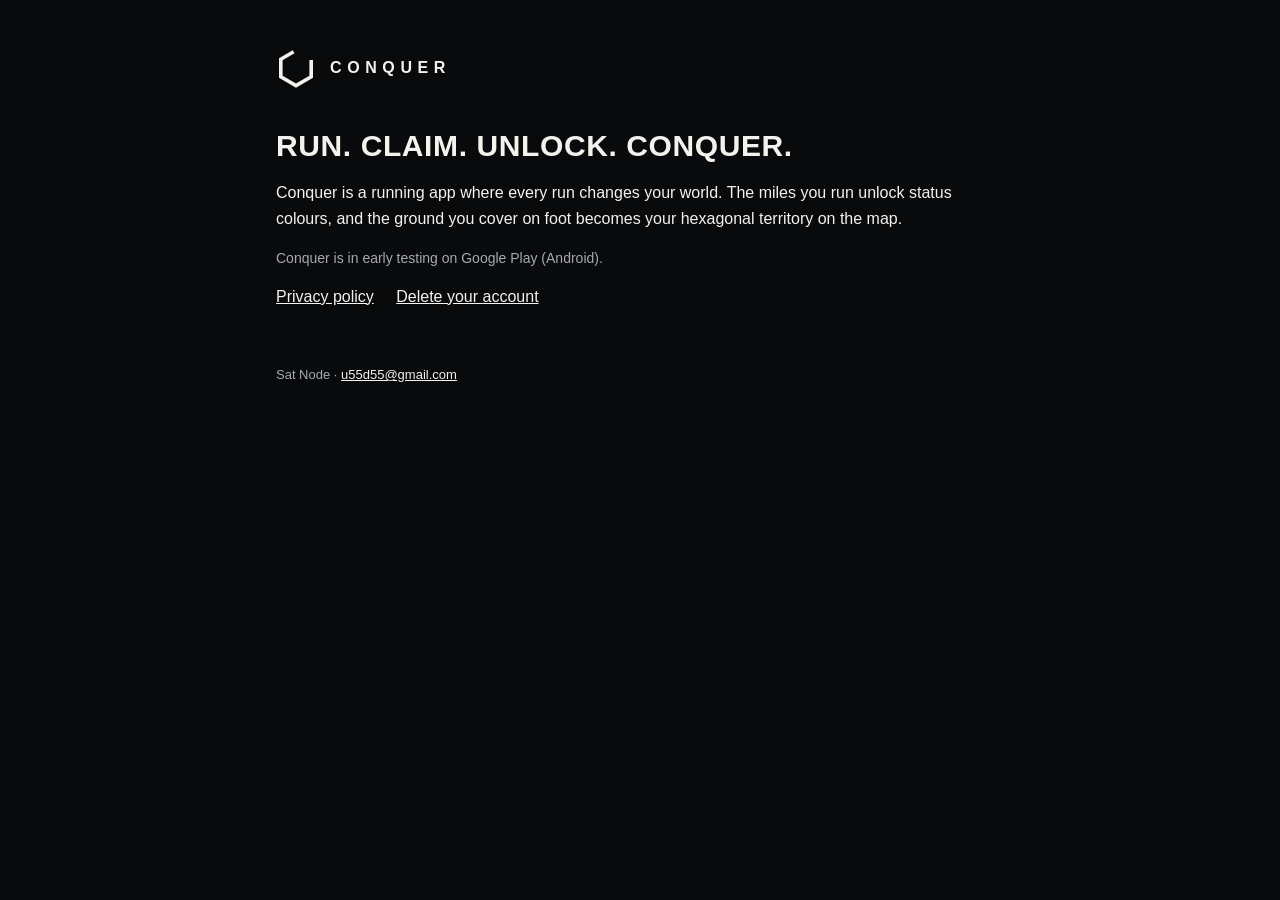
==== index.html @ 8bcf794c "Conquer site: home, privacy policy, account deletion Co-Authored-By: Claude Opus 5.5 <noreply@anthro" ====
<!doctype html>
<html lang="en">
<head>
<meta charset="utf-8">
<meta name="viewport" content="width=device-width, initial-scale=1">
<title>Conquer</title>
<meta name="description" content="Conquer — run, claim, unlock, conquer.">
<link rel="stylesheet" href="style.css">
</head>
<body>
<main>
  <header>
    <svg viewBox="0 0 100 100" aria-hidden="true"><path d="M44 9.5 12 28v44l38 22 38-22V30" fill="none" stroke="#f4f2ed" stroke-width="9"/></svg>
    <a href="./">CONQUER</a>
  </header>
  <h1>Run. Claim. Unlock. Conquer.</h1>
  <p>Conquer is a running app where every run changes your world. The miles you run unlock status colours, and the ground you cover on foot becomes your hexagonal territory on the map.</p>
  <p class="meta">Conquer is in early testing on Google Play (Android).</p>
  <nav>
    <a href="privacy/">Privacy policy</a>
    <a href="delete-account/">Delete your account</a>
  </nav>
  <footer>Sat Node · <a href="mailto:u55d55@gmail.com">u55d55@gmail.com</a></footer>
</main>
</body>
</html>
---- style.css ----
:root {
  --bg: #090a0b;
  --panel: #181b1e;
  --line: #30343a;
  --text: #f4f2ed;
  --muted: #a7a9ad;
}
* { box-sizing: border-box; }
body {
  margin: 0;
  background: var(--bg);
  color: var(--text);
  font: 16px/1.6 -apple-system, "Segoe UI", Roboto, Helvetica, Arial, sans-serif;
}
main { max-width: 760px; margin: 0 auto; padding: 48px 16px 80px; }
header { display: flex; align-items: center; gap: 14px; margin-bottom: 40px; }
header svg { width: 40px; height: 40px; flex: none; }
header a { color: var(--text); text-decoration: none; font-weight: 700; letter-spacing: 0.35em; }
h1 { font-size: 30px; line-height: 1.2; text-transform: uppercase; letter-spacing: 0.02em; margin: 0 0 8px; }
h2 { font-size: 18px; text-transform: uppercase; letter-spacing: 0.06em; margin: 36px 0 8px; }
p, li { color: var(--text); }
.meta { color: var(--muted); font-size: 14px; }
a { color: var(--text); }
table { width: 100%; border-collapse: collapse; margin: 12px 0; font-size: 14px; }
th, td { text-align: left; vertical-align: top; padding: 10px 8px; border-bottom: 1px solid var(--line); }
th { color: var(--muted); font-weight: 600; text-transform: uppercase; font-size: 12px; letter-spacing: 0.06em; }
.table-wrap { overflow-x: auto; }
.card { background: var(--panel); border: 1px solid var(--line); border-radius: 12px; padding: 20px; margin: 16px 0; }
footer { margin-top: 56px; color: var(--muted); font-size: 13px; }
nav a { margin-right: 18px; }
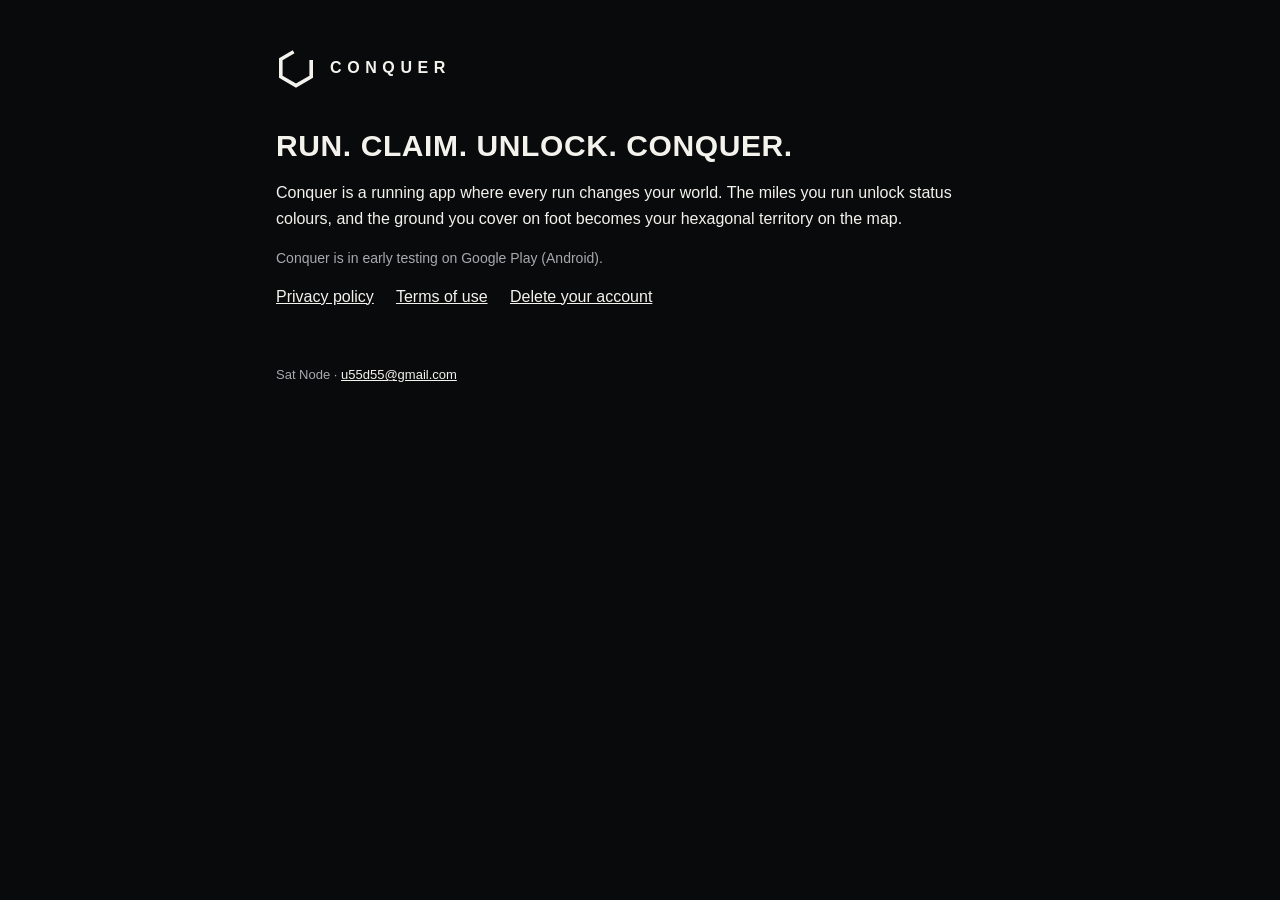
==== commit 275c0bb6: "Terms of use (zero tolerance for objectionable content, fair play, safety, app-store terms) Co-Autho" ====
--- a/index.html
+++ b/index.html
@@ -18,6 +18,7 @@
   <p class="meta">Conquer is in early testing on Google Play (Android).</p>
   <nav>
     <a href="privacy/">Privacy policy</a>
+    <a href="terms/">Terms of use</a>
     <a href="delete-account/">Delete your account</a>
   </nav>
   <footer>Sat Node · <a href="mailto:u55d55@gmail.com">u55d55@gmail.com</a></footer>
